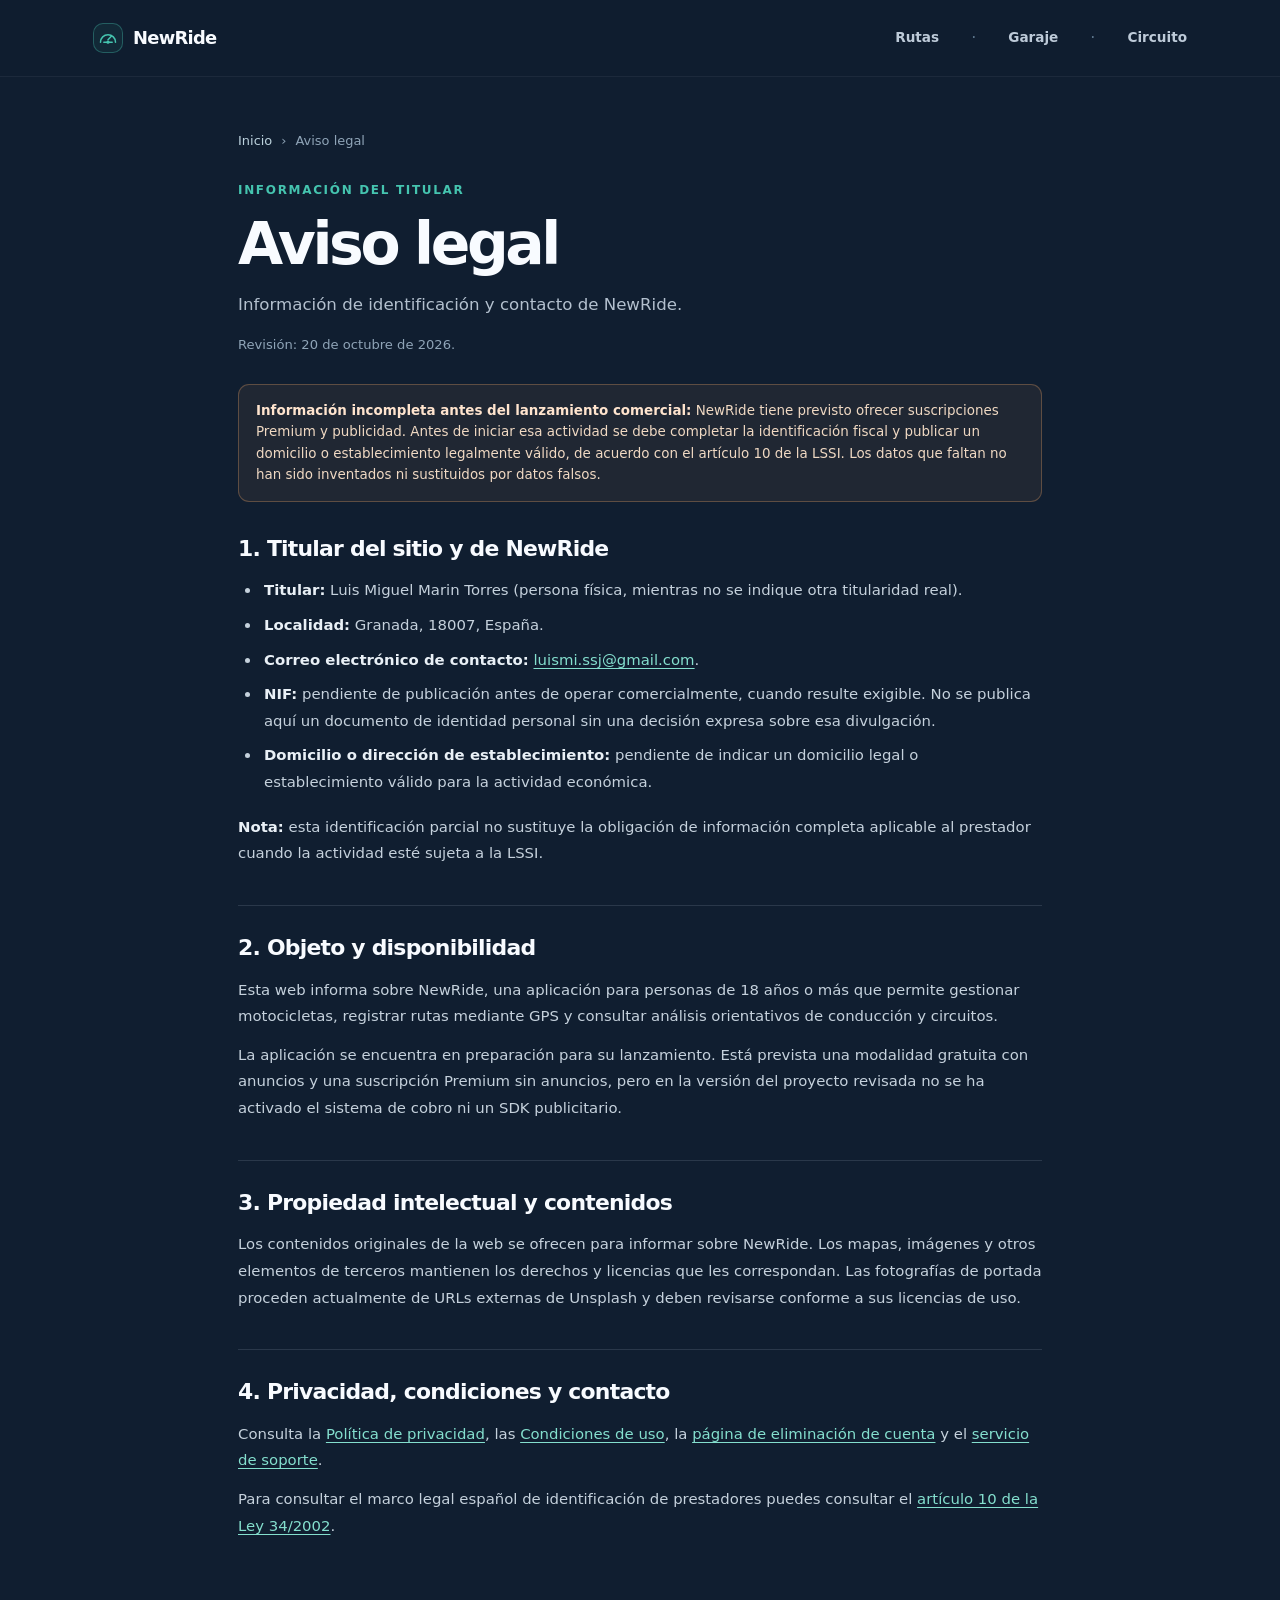
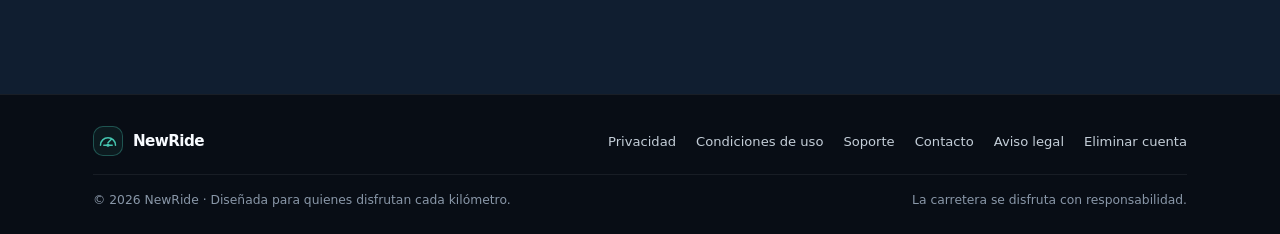
==== aviso-legal.html @ a961b72c "Completar informacion legal de NewRide y preparar anuncios, Premium y eliminacion de cuenta" ====
<!doctype html>
<html lang="es">
<head>
  <meta charset="utf-8">
  <meta name="viewport" content="width=device-width, initial-scale=1">
  <meta name="theme-color" content="#101e30">
  <meta name="description" content="Titular, contacto e información legal de NewRide.">
  <meta name="robots" content="index,follow">
  <link rel="icon" type="image/svg+xml" href="assets/favicon.svg">
  <link rel="stylesheet" href="css/styles.css">
  <title>Aviso legal — NewRide</title>
  
  <script src="js/main.js" defer></script>
</head>
<body>
<a class="skip-link" href="#principal">Saltar al contenido</a>
<header class="site-header">
  <div class="header-inner">
    <a class="brand" href="index.html" aria-label="NewRide, volver al inicio"><span class="brand-symbol"><svg aria-hidden="true" viewBox="0 0 24 24" fill="none" stroke="currentColor" stroke-width="1.8" stroke-linecap="round" stroke-linejoin="round"><path d="M12 14l4-4"/><path d="M3 17a9 9 0 1 1 18 0"/><circle cx="12" cy="17" r="1"/><path d="M7 17h10"/></svg></span>NewRide</a>
    <nav aria-label="Secciones principales" class="desktop-nav"><a href="index.html#rutas">Rutas</a><span class="nav-pip">·</span><a href="index.html#garaje">Garaje</a><span class="nav-pip">·</span><a href="index.html#circuito">Circuito</a></nav>
    <button class="nav-button" type="button" data-menu-button aria-controls="menu-movil" aria-expanded="false" aria-label="Abrir o cerrar menú"><svg aria-hidden="true" viewBox="0 0 24 24" fill="none" stroke="currentColor" stroke-width="1.8" stroke-linecap="round" stroke-linejoin="round"><path d="M4 7h16M4 12h16M4 17h16"/></svg></button>
  </div>
  <nav id="menu-movil" class="mobile-nav" data-mobile-nav aria-label="Menú móvil"><a href="index.html#rutas">Rutas</a><a href="index.html#garaje">Garaje</a><a href="index.html#circuito">Circuito</a><a href="privacidad.html">Privacidad</a><a href="condiciones.html">Condiciones de uso</a><a href="soporte.html">Soporte</a><a href="aviso-legal.html">Aviso legal</a><a href="eliminar-cuenta.html">Eliminar cuenta</a></nav>
</header>
<main id="principal" class="subpage-main"><div class="container simple-page">
<div class="breadcrumb"><a href="index.html">Inicio</a><span>›</span><span>Aviso legal</span></div>
<div class="page-kicker">Información del titular</div><h1 class="page-title">Aviso legal</h1>
<p class="page-lead">Información de identificación y contacto de NewRide.</p>
<p class="updated">Revisión: 20 de octubre de 2026.</p>
<div class="notice" role="note"><strong>Información incompleta antes del lanzamiento comercial:</strong> NewRide tiene previsto ofrecer suscripciones Premium y publicidad. Antes de iniciar esa actividad se debe completar la identificación fiscal y publicar un domicilio o establecimiento legalmente válido, de acuerdo con el artículo 10 de la LSSI. Los datos que faltan no han sido inventados ni sustituidos por datos falsos.</div>
<article class="legal-copy" style="margin-top:32px;max-width:none">
<section><h2>1. Titular del sitio y de NewRide</h2>
<ul><li><strong>Titular:</strong> Luis Miguel Marin Torres (persona física, mientras no se indique otra titularidad real).</li>
<li><strong>Localidad:</strong> Granada, 18007, España.</li>
<li><strong>Correo electrónico de contacto:</strong> <a href="mailto:luismi.ssj@gmail.com">luismi.ssj@gmail.com</a>.</li>
<li><strong>NIF:</strong> pendiente de publicación antes de operar comercialmente, cuando resulte exigible. No se publica aquí un documento de identidad personal sin una decisión expresa sobre esa divulgación.</li>
<li><strong>Domicilio o dirección de establecimiento:</strong> pendiente de indicar un domicilio legal o establecimiento válido para la actividad económica.</li></ul>
<p><strong>Nota:</strong> esta identificación parcial no sustituye la obligación de información completa aplicable al prestador cuando la actividad esté sujeta a la LSSI.</p></section>
<section><h2>2. Objeto y disponibilidad</h2><p>Esta web informa sobre NewRide, una aplicación para personas de 18 años o más que permite gestionar motocicletas, registrar rutas mediante GPS y consultar análisis orientativos de conducción y circuitos.</p><p>La aplicación se encuentra en preparación para su lanzamiento. Está prevista una modalidad gratuita con anuncios y una suscripción Premium sin anuncios, pero en la versión del proyecto revisada no se ha activado el sistema de cobro ni un SDK publicitario.</p></section>
<section><h2>3. Propiedad intelectual y contenidos</h2><p>Los contenidos originales de la web se ofrecen para informar sobre NewRide. Los mapas, imágenes y otros elementos de terceros mantienen los derechos y licencias que les correspondan. Las fotografías de portada proceden actualmente de URLs externas de Unsplash y deben revisarse conforme a sus licencias de uso.</p></section>
<section><h2>4. Privacidad, condiciones y contacto</h2><p>Consulta la <a href="privacidad.html">Política de privacidad</a>, las <a href="condiciones.html">Condiciones de uso</a>, la <a href="eliminar-cuenta.html">página de eliminación de cuenta</a> y el <a href="soporte.html">servicio de soporte</a>.</p><p>Para consultar el marco legal español de identificación de prestadores puedes consultar el <a href="https://www.boe.es/buscar/act.php?id=BOE-A-2002-13758" target="_blank" rel="noopener noreferrer">artículo 10 de la Ley 34/2002</a>.</p></section>
</article></div></main>
<footer class="site-footer">
  <div class="container">
    <div class="footer-top">
       <a href="index.html" class="brand footer-brand"><span class="brand-symbol"><svg aria-hidden="true" viewBox="0 0 24 24" fill="none" stroke="currentColor" stroke-width="1.8" stroke-linecap="round" stroke-linejoin="round"><path d="M12 14l4-4"/><path d="M3 17a9 9 0 1 1 18 0"/><circle cx="12" cy="17" r="1"/><path d="M7 17h10"/></svg></span>NewRide</a>
       <nav class="footer-links" aria-label="Información legal"><a href="privacidad.html">Privacidad</a><a href="condiciones.html">Condiciones de uso</a><a href="soporte.html">Soporte</a><a href="soporte.html#contacto">Contacto</a><a href="aviso-legal.html" aria-current="page">Aviso legal</a><a href="eliminar-cuenta.html">Eliminar cuenta</a></nav>
    </div>
    <div class="footer-bottom"><span>© <span id="year">2026</span> NewRide · Diseñada para quienes disfrutan cada kilómetro.</span><span>La carretera se disfruta con responsabilidad.</span></div>
  </div>
</footer>
<button class="back-to-top" type="button" data-to-top aria-label="Volver arriba"><svg aria-hidden="true" viewBox="0 0 24 24" fill="none" stroke="currentColor" stroke-width="1.8" stroke-linecap="round" stroke-linejoin="round"><path d="m6 15 6-6 6 6"/></svg></button>
<script>document.getElementById('year').textContent = new Date().getFullYear();</script>
</body>
</html>
---- css/styles.css ----
:root{--bg:#101e30;--bg2:#0b1624;--panel:#182b3e;--panel2:#142438;--line:rgba(215,232,242,.13);--text:#f8fbff;--muted:#b3c0ce;--soft:#8fa4b7;--teal:#45c4af;--max:1150px;color-scheme:dark}
*,*::before,*::after{box-sizing:border-box}html{scroll-behavior:smooth;scroll-padding-top:94px}body{margin:0;font-family:Inter,ui-sans-serif,system-ui,-apple-system,BlinkMacSystemFont,"Segoe UI",sans-serif;background:var(--bg);color:var(--text);line-height:1.6;-webkit-font-smoothing:antialiased}a{color:inherit;text-decoration:none}a:hover{color:var(--teal)}button{font:inherit}img{max-width:100%;display:block}::selection{background:var(--teal);color:#05251f}
.skip-link{position:absolute;top:-70px;left:15px;padding:10px 14px;z-index:200;background:#fff;color:#111;border-radius:8px}.skip-link:focus{top:10px}
.site-header{position:sticky;top:0;z-index:50;background:rgba(16,30,48,.95);border-bottom:1px solid rgba(255,255,255,.055);backdrop-filter:blur(18px)}
.header-inner{max-width:var(--max);margin:auto;padding:0 28px;min-height:76px;display:flex;align-items:center;justify-content:space-between;gap:20px}.brand{display:inline-flex;gap:10px;align-items:center;font-weight:750;font-size:1.12rem;letter-spacing:-.04em;white-space:nowrap}.brand:hover{color:#fff}.brand-symbol{width:30px;height:30px;display:flex;align-items:center;justify-content:center;border:1px solid rgba(69,196,175,.35);background:rgba(69,196,175,.07);border-radius:10px;color:var(--teal)}.brand-symbol svg{width:20px;height:20px}
.desktop-nav{display:flex;gap:29px;align-items:center}.desktop-nav a,.nav-button{font-size:.85rem;color:#bdcad8;font-weight:550;transition:color .2s}.desktop-nav a:hover,.desktop-nav a[aria-current="page"]{color:var(--teal)}.nav-pip{color:#5b748a;margin:0 3px}
.nav-button{display:none;border:1px solid var(--line);border-radius:10px;background:var(--panel);color:var(--text);padding:8px;cursor:pointer}.nav-button svg{width:23px;height:23px;display:block}.mobile-nav{display:none;padding:6px 26px 22px;border-top:1px solid var(--line)}.mobile-nav a{display:block;padding:11px 2px;color:#dbe6ee;font-size:.96rem}.mobile-nav a+a{border-top:1px solid rgba(255,255,255,.07)}
.container{max-width:var(--max);margin:0 auto;padding:0 28px}.hero{padding:70px 0 24px;position:relative;overflow:hidden}.hero::before{content:"";width:660px;height:310px;border-radius:100%;position:absolute;top:-205px;left:50%;transform:translateX(-50%);background:radial-gradient(ellipse,rgba(32,114,124,.21),transparent 70%);pointer-events:none}.hero-center{text-align:center;position:relative}.eyebrow{color:var(--teal);font-size:.72rem;font-weight:800;letter-spacing:.19em;text-transform:uppercase;margin:0 0 13px}h1,h2,h3,p{margin-top:0}.hero h1{font-size:clamp(2.25rem,5.5vw,4.45rem);line-height:1.14;letter-spacing:-.057em;margin:0 0 12px;font-weight:760}.hero-description{font-size:clamp(.95rem,1.65vw,1.13rem);color:var(--muted);margin:0 auto 23px;max-width:670px}.cta-row{display:flex;justify-content:center;gap:12px;flex-wrap:wrap}
.btn{display:inline-flex;align-items:center;gap:9px;justify-content:center;padding:13px 21px;border-radius:11px;font-size:.91rem;font-weight:690;line-height:1.2;border:1px solid transparent;transition:transform .2s,background .2s,border-color .2s;cursor:pointer}.btn:hover{transform:translateY(-2px)}.btn-primary{background:var(--teal);color:#062a28;border-color:var(--teal)}.btn-primary:hover{background:#70e1d0;color:#062a28}.btn-secondary{color:var(--text);background:rgba(255,255,255,.04);border-color:var(--line)}.btn-secondary:hover{color:#fff;border-color:rgba(255,255,255,.25)}.btn-soon{background:var(--teal);color:#072825;cursor:default}.btn-soon:hover{transform:none;color:#072825}.btn svg{width:18px;height:18px}.micro-note{margin:12px auto 0;font-size:.77rem;color:var(--soft)}
.showcase{padding:18px 0 54px}.showcase-grid{display:grid;grid-template-columns:repeat(3,minmax(0,1fr));gap:17px}.showcase-card{display:block;min-width:0;position:relative;transition:transform .25s}.showcase-card:hover{transform:translateY(-5px);color:#fff}.showcase-image{position:relative;overflow:hidden;border:1px solid rgba(231,240,242,.14);border-radius:13px;aspect-ratio:1/1;isolation:isolate;background:#18232c}.showcase-image img{width:100%;height:100%;object-fit:cover;transition:transform .5s,filter .4s;filter:saturate(.94)}.showcase-card:hover img{transform:scale(1.045);filter:saturate(1.15)}.showcase-image::after{content:"";position:absolute;inset:52% 0 0;background:linear-gradient(transparent,rgba(4,12,17,.39));pointer-events:none}.showcase-caption{margin:13px 0 0;display:flex;justify-content:center;gap:7px;align-items:center;text-align:center;font-size:.96rem;font-weight:720}.showcase-caption svg{width:16px;height:16px;color:var(--teal);opacity:.8;transition:transform .2s}.showcase-card:hover .showcase-caption svg{transform:translateX(3px)}
.section{padding:70px 0;border-top:1px solid rgba(255,255,255,.06)}.section-head{max-width:700px;margin-bottom:29px}.section-title{font-size:clamp(1.8rem,3.1vw,2.6rem);letter-spacing:-.048em;line-height:1.18;margin:0 0 12px}.section-subtitle{color:var(--muted);font-size:.99rem;margin:0}.feature-grid{display:grid;grid-template-columns:repeat(3,minmax(0,1fr));gap:16px}.feature{background:linear-gradient(150deg,rgba(255,255,255,.035),rgba(255,255,255,.012));border:1px solid var(--line);border-radius:16px;padding:25px 23px;min-height:205px}.feature-icon{width:42px;height:42px;border-radius:12px;display:flex;align-items:center;justify-content:center;background:rgba(69,196,175,.095);color:var(--teal);border:1px solid rgba(69,196,175,.15);margin-bottom:16px}.feature-icon svg{width:22px;height:22px}.feature h3{font-size:1.06rem;line-height:1.3;margin-bottom:8px;letter-spacing:-.02em}.feature p{color:var(--muted);font-size:.88rem;margin:0}
.split-section{display:grid;grid-template-columns:1.05fr .95fr;gap:40px;align-items:center}.check-list{margin:20px 0 0;padding:0;list-style:none;display:grid;gap:11px}.check-list li{display:flex;align-items:flex-start;gap:11px;color:#d4e1eb;font-size:.94rem}.check-list li::before{content:"✓";display:grid;place-items:center;flex-shrink:0;width:20px;height:20px;border-radius:100%;background:rgba(69,196,175,.13);color:var(--teal);font-size:.75rem;font-weight:700;margin-top:2px}.status-panel{background:linear-gradient(135deg,rgba(36,83,95,.3),rgba(18,40,59,.6));border:1px solid rgba(69,196,175,.2);border-radius:21px;padding:28px;box-shadow:0 18px 60px rgba(0,0,0,.15)}.status-heading{font-size:1.08rem;font-weight:750;letter-spacing:-.025em;margin-bottom:18px}.status-row{display:flex;justify-content:space-between;gap:20px;align-items:center;padding:16px 0;border-top:1px solid var(--line);font-size:.9rem}.status-row:first-of-type{border-top:none}.status-row span:first-child{color:#e2ebf1}.status-value{font-size:.77rem;font-weight:750;padding:4px 9px;border-radius:100px;background:rgba(69,196,175,.13);color:#80e8d9;white-space:nowrap}.status-value.soon{color:#ffd4aa;background:rgba(255,172,104,.12)}
.band{border:1px solid var(--line);border-radius:18px;padding:36px;background:linear-gradient(105deg,rgba(71,181,159,.1),rgba(45,71,91,.18));display:flex;align-items:center;justify-content:space-between;gap:25px}.band h2{font-size:1.5rem;letter-spacing:-.045em;margin:0 0 6px}.band p{color:var(--muted);margin:0;font-size:.9rem}
.site-footer{background:#080d15;border-top:1px solid rgba(255,255,255,.07);padding:31px 0 23px}.footer-top{display:flex;align-items:center;justify-content:space-between;gap:16px;flex-wrap:wrap}.footer-links{display:flex;gap:14px 20px;align-items:center;flex-wrap:wrap}.footer-links a{font-size:.82rem;color:#c4ced8}.footer-links a:hover{color:var(--teal)}.footer-bottom{margin-top:18px;padding-top:16px;border-top:1px solid rgba(255,255,255,.065);display:flex;align-items:center;justify-content:space-between;gap:12px;flex-wrap:wrap;color:#8997a8;font-size:.77rem}.footer-brand{font-size:.95rem}
.subpage-main{padding:54px 0 90px;min-height:68vh}.breadcrumb{display:flex;align-items:center;gap:9px;color:var(--soft);font-size:.81rem;margin-bottom:29px}.breadcrumb a{color:#bcd2dd}.page-kicker{font-size:.75rem;letter-spacing:.14em;text-transform:uppercase;color:var(--teal);font-weight:760;margin-bottom:12px}.page-title{font-size:clamp(2.15rem,5vw,3.65rem);line-height:1.1;letter-spacing:-.058em;margin-bottom:16px;max-width:750px}.page-lead{font-size:1.04rem;color:var(--muted);max-width:780px;margin-bottom:15px}.updated{color:var(--soft);font-size:.82rem;margin:0}.notice{padding:15px 17px;border-radius:11px;border:1px solid rgba(255,172,104,.28);background:rgba(255,172,104,.07);color:#f0d9c3;font-size:.84rem;margin:29px 0}.notice strong{color:#ffe4ce}
.legal-layout{display:grid;grid-template-columns:245px minmax(0,1fr);gap:51px;align-items:start;margin-top:43px}.toc{border:1px solid var(--line);border-radius:15px;padding:20px;background:rgba(255,255,255,.022);position:sticky;top:99px;max-height:calc(100vh - 120px);overflow:auto}.toc-title{font-weight:750;letter-spacing:.06em;text-transform:uppercase;font-size:.73rem;color:#d5e7ea;margin:0 0 11px}.toc a{display:block;font-size:.84rem;color:var(--muted);line-height:1.45;padding:8px 0 8px 11px;border-left:2px solid transparent}.toc a:hover,.toc a.active{color:#9aefe2;border-left-color:var(--teal)}.legal-copy{min-width:0;max-width:750px}.legal-copy section{padding:0 0 26px;margin:0 0 27px;border-bottom:1px solid var(--line)}.legal-copy section:last-of-type{border-bottom:0}.legal-copy h2{font-size:1.37rem;letter-spacing:-.035em;line-height:1.35;margin:0 0 14px;color:#f8fbff}.legal-copy h3{font-size:1.01rem;margin:20px 0 9px}.legal-copy p,.legal-copy li{font-size:.93rem;color:#c5d1dc;line-height:1.79}.legal-copy p{margin-bottom:12px}.legal-copy ul,.legal-copy ol{padding-left:23px;margin:10px 0 18px}.legal-copy li{padding-left:3px;margin-bottom:8px}.legal-copy strong{color:#e9f0f6;font-weight:720}.legal-copy a{color:#84dfce;text-decoration:underline;text-underline-offset:3px}.legal-copy a:hover{color:#c7f8ee}
.placeholder{padding:2px 5px;background:rgba(255,172,104,.13);border:1px dashed rgba(255,172,104,.48);border-radius:5px;color:#ffd6ac;font-weight:670}.info-table{width:100%;border-collapse:collapse;font-size:.86rem;margin:18px 0 22px}.info-table th,.info-table td{padding:12px 13px;text-align:left;border:1px solid var(--line);vertical-align:top}.info-table th{background:rgba(255,255,255,.045);color:#ebf7f7;font-weight:700}.info-table td{color:#c5d1dc}
.simple-page{max-width:860px;margin:auto}.help-grid{display:grid;grid-template-columns:1fr 1fr;gap:18px;margin-top:35px}.help-card{border:1px solid var(--line);border-radius:16px;padding:27px;background:rgba(255,255,255,.023)}.help-card h2{font-size:1.17rem;letter-spacing:-.03em;margin-bottom:11px}.help-card p{color:var(--muted);font-size:.9rem;margin:0}.faq{margin-top:48px}.faq h2{font-size:1.45rem;letter-spacing:-.035em}.faq details{border-bottom:1px solid var(--line);padding:17px 0}.faq summary{list-style:none;cursor:pointer;font-weight:690;padding-right:26px;position:relative}.faq summary::-webkit-details-marker{display:none}.faq summary::after{content:"+";position:absolute;right:3px;top:-2px;font-size:1.3rem;color:var(--teal)}.faq details[open] summary::after{content:"−"}.faq details p{padding:10px 25px 0 0;margin:0;color:var(--muted);font-size:.93rem}
.back-to-top{position:fixed;right:20px;bottom:20px;width:42px;height:42px;border:1px solid var(--line);border-radius:12px;background:#243d4c;color:#fff;display:grid;place-items:center;cursor:pointer;opacity:0;visibility:hidden;transform:translateY(8px);transition:opacity .2s,transform .2s,visibility .2s;z-index:40}.back-to-top.visible{opacity:1;visibility:visible;transform:translateY(0)}.back-to-top:hover{background:#2d5660}.back-to-top svg{width:18px;height:18px}[data-reveal]{opacity:1;transform:none}
@media(prefers-reduced-motion:no-preference){.js [data-reveal]{opacity:0;transform:translateY(20px);transition:opacity .55s ease,transform .55s ease}.js [data-reveal].revealed{opacity:1;transform:translateY(0)}}
@media(max-width:800px){.hero{padding-top:60px}.section{padding:55px 0}.feature-grid{grid-template-columns:repeat(2,minmax(0,1fr))}.split-section{grid-template-columns:1fr;gap:26px}.legal-layout{grid-template-columns:1fr;gap:20px}.toc{position:static;max-height:none;display:flex;gap:4px 12px;flex-wrap:wrap}.toc-title{width:100%}.toc a{padding:5px 8px;border:0;border-radius:5px}.toc a.active{background:rgba(69,196,175,.12)}.legal-copy{max-width:none}}
@media(max-width:610px){.header-inner{min-height:66px;padding:0 18px}.desktop-nav{display:none}.nav-button{display:block}.mobile-nav.open{display:block}.container{padding:0 18px}.hero{padding:48px 0 22px}.hero h1{font-size:2.62rem}.hero-description{font-size:.94rem;line-height:1.6}.showcase{padding:14px 0 43px}.showcase-grid{gap:9px}.showcase-image{border-radius:10px}.showcase-caption{font-size:.76rem;gap:2px;margin-top:8px}.showcase-caption svg{width:12px;height:12px}.section{padding:47px 0}.feature-grid{grid-template-columns:1fr;gap:11px}.feature{min-height:0;padding:21px}.band{padding:25px;flex-direction:column;align-items:flex-start}.site-footer{padding:28px 0 19px}.footer-top{align-items:flex-start;flex-direction:column}.footer-links{gap:11px 16px}.footer-bottom{flex-direction:column;align-items:flex-start}.subpage-main{padding:36px 0 66px}.page-title{font-size:2.46rem}.page-lead{font-size:.96rem}.legal-layout{margin-top:25px}.toc{padding:15px}.legal-copy h2{font-size:1.22rem}.legal-copy p,.legal-copy li{font-size:.89rem}.help-grid{grid-template-columns:1fr}.info-table{display:block;overflow-x:auto}}
@media(max-width:370px){.showcase-caption{font-size:.66rem}.showcase-caption svg{display:none}.hero h1{font-size:2.25rem}}
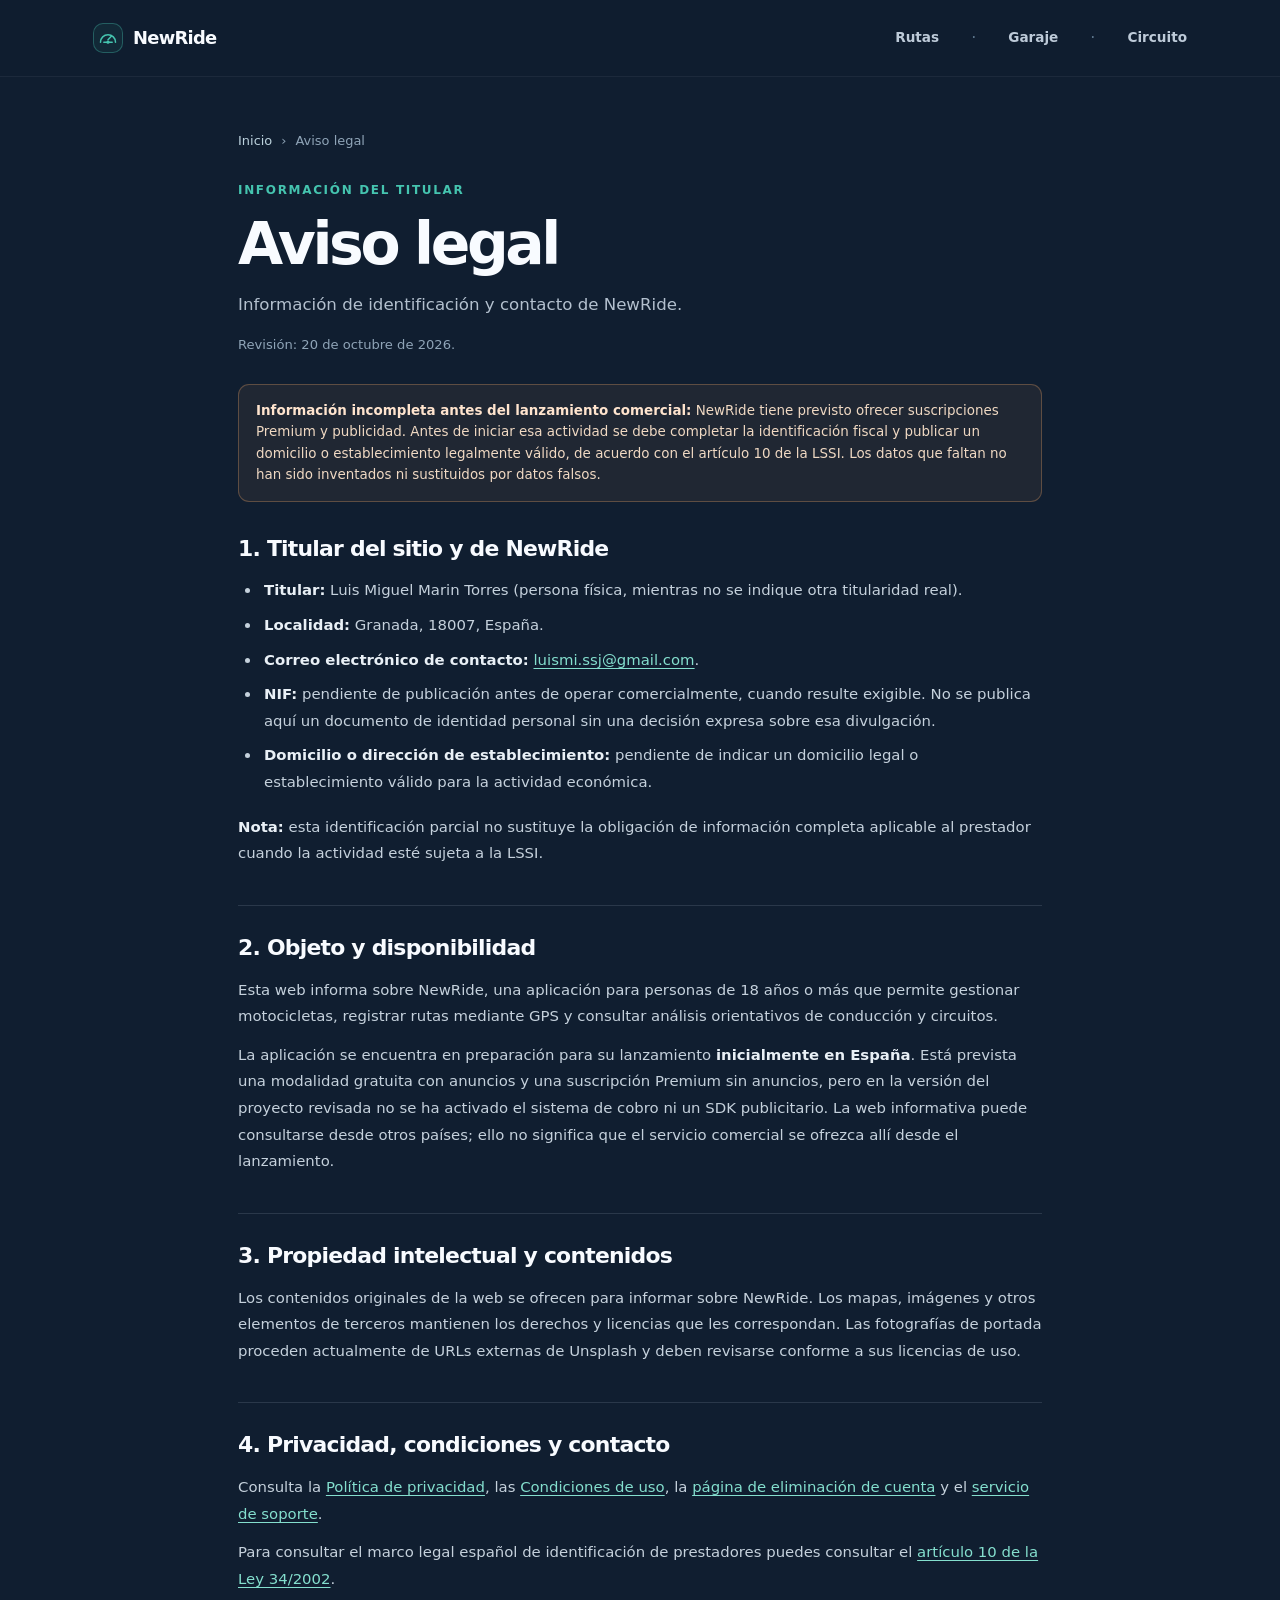
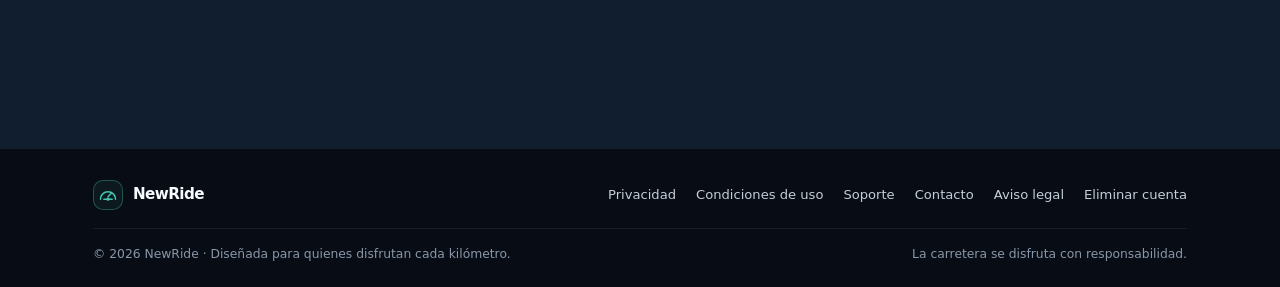
==== commit 8777ce7d: "Ajustar alcance de lanzamiento de NewRide al mercado español" ====
--- a/aviso-legal.html
+++ b/aviso-legal.html
@@ -36,7 +36,7 @@
 <li><strong>NIF:</strong> pendiente de publicación antes de operar comercialmente, cuando resulte exigible. No se publica aquí un documento de identidad personal sin una decisión expresa sobre esa divulgación.</li>
 <li><strong>Domicilio o dirección de establecimiento:</strong> pendiente de indicar un domicilio legal o establecimiento válido para la actividad económica.</li></ul>
 <p><strong>Nota:</strong> esta identificación parcial no sustituye la obligación de información completa aplicable al prestador cuando la actividad esté sujeta a la LSSI.</p></section>
-<section><h2>2. Objeto y disponibilidad</h2><p>Esta web informa sobre NewRide, una aplicación para personas de 18 años o más que permite gestionar motocicletas, registrar rutas mediante GPS y consultar análisis orientativos de conducción y circuitos.</p><p>La aplicación se encuentra en preparación para su lanzamiento. Está prevista una modalidad gratuita con anuncios y una suscripción Premium sin anuncios, pero en la versión del proyecto revisada no se ha activado el sistema de cobro ni un SDK publicitario.</p></section>
+<section><h2>2. Objeto y disponibilidad</h2><p>Esta web informa sobre NewRide, una aplicación para personas de 18 años o más que permite gestionar motocicletas, registrar rutas mediante GPS y consultar análisis orientativos de conducción y circuitos.</p><p>La aplicación se encuentra en preparación para su lanzamiento <strong>inicialmente en España</strong>. Está prevista una modalidad gratuita con anuncios y una suscripción Premium sin anuncios, pero en la versión del proyecto revisada no se ha activado el sistema de cobro ni un SDK publicitario. La web informativa puede consultarse desde otros países; ello no significa que el servicio comercial se ofrezca allí desde el lanzamiento.</p></section>
 <section><h2>3. Propiedad intelectual y contenidos</h2><p>Los contenidos originales de la web se ofrecen para informar sobre NewRide. Los mapas, imágenes y otros elementos de terceros mantienen los derechos y licencias que les correspondan. Las fotografías de portada proceden actualmente de URLs externas de Unsplash y deben revisarse conforme a sus licencias de uso.</p></section>
 <section><h2>4. Privacidad, condiciones y contacto</h2><p>Consulta la <a href="privacidad.html">Política de privacidad</a>, las <a href="condiciones.html">Condiciones de uso</a>, la <a href="eliminar-cuenta.html">página de eliminación de cuenta</a> y el <a href="soporte.html">servicio de soporte</a>.</p><p>Para consultar el marco legal español de identificación de prestadores puedes consultar el <a href="https://www.boe.es/buscar/act.php?id=BOE-A-2002-13758" target="_blank" rel="noopener noreferrer">artículo 10 de la Ley 34/2002</a>.</p></section>
 </article></div></main>
